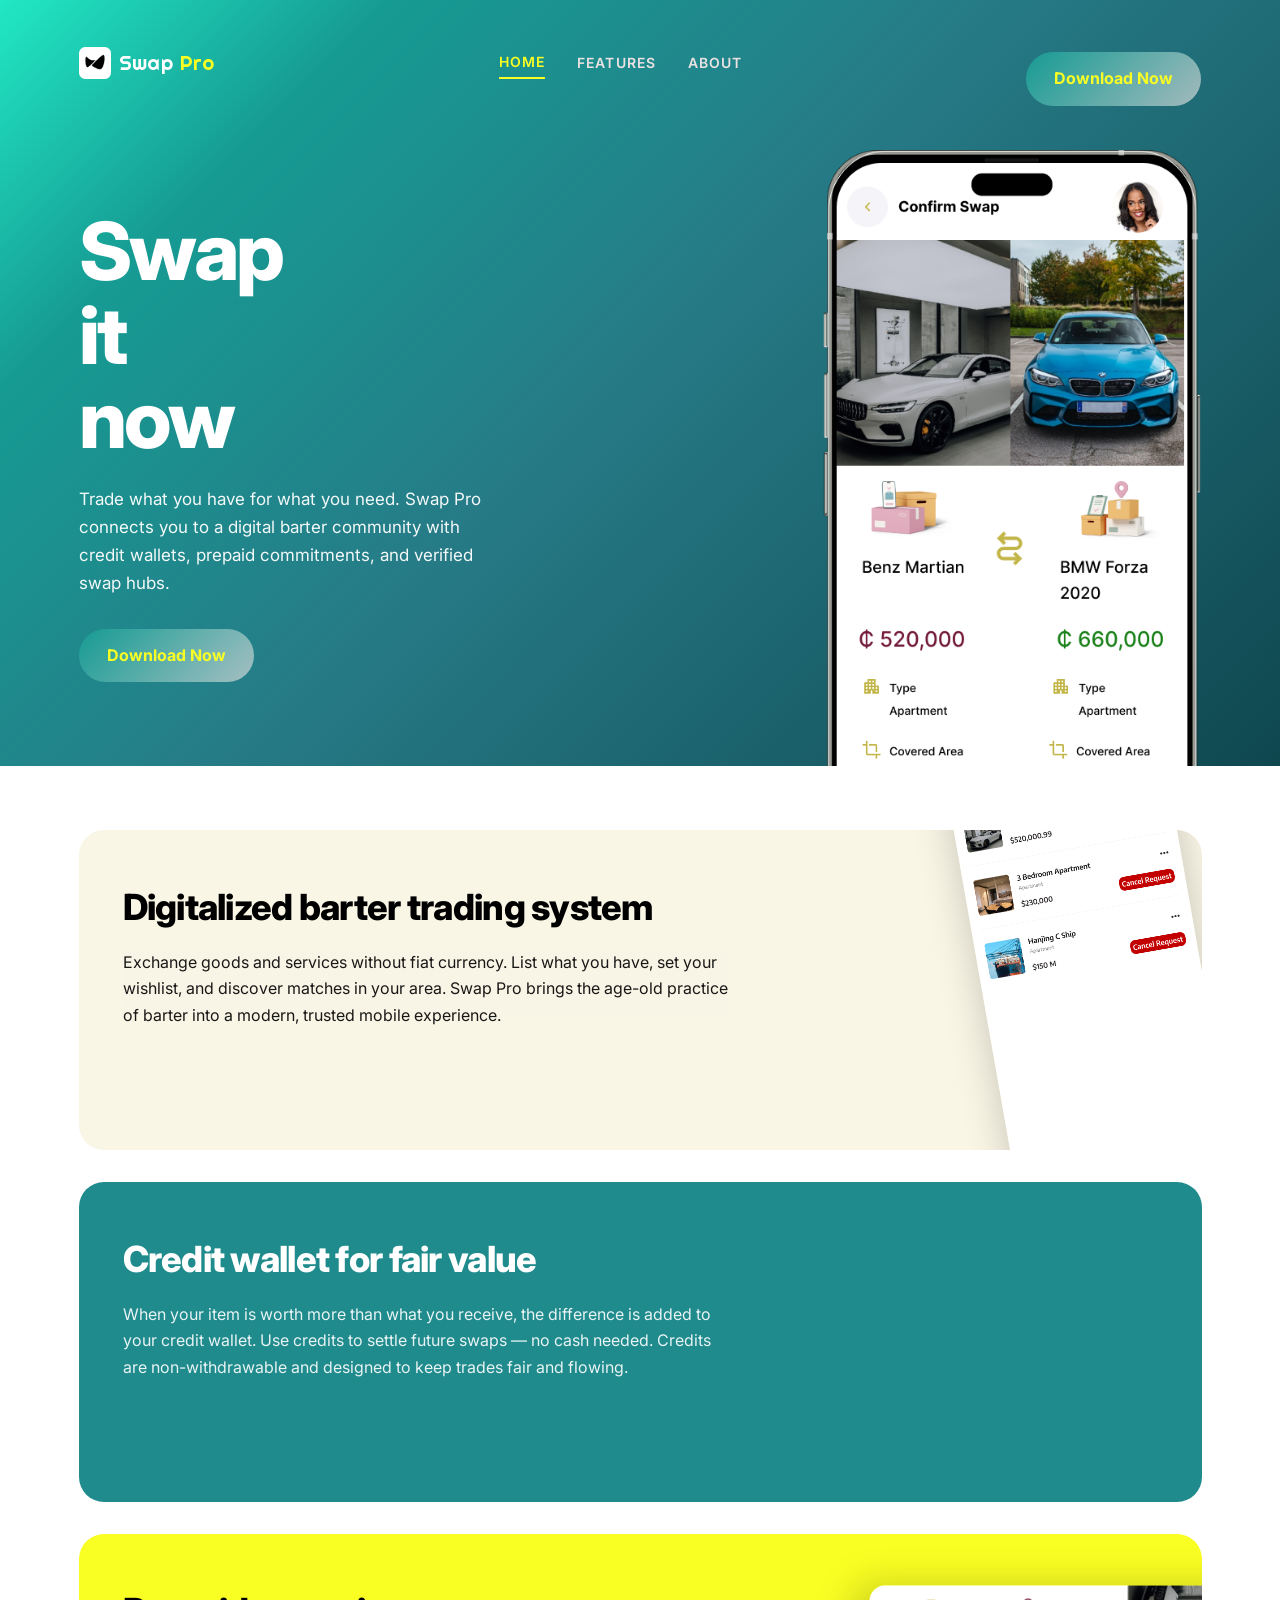
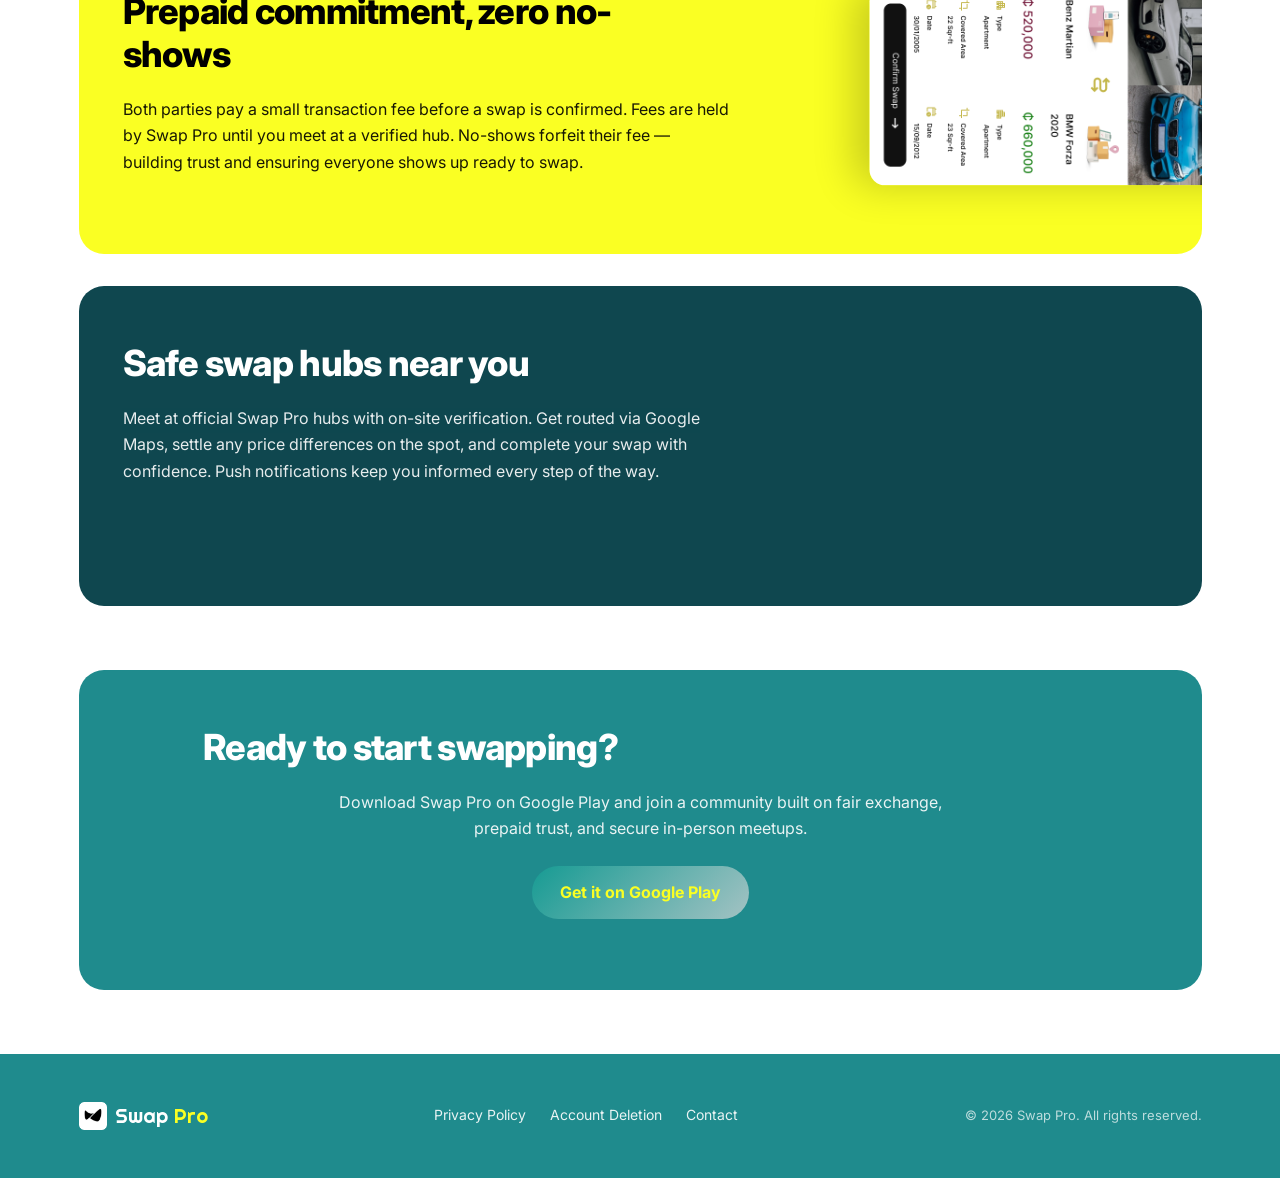
==== index.html @ b2e3ab92 "site init" ====
<!DOCTYPE html>
<html lang="en">
<head>
  <meta charset="UTF-8">
  <meta name="viewport" content="width=device-width, initial-scale=1.0">
  <meta name="description" content="Swap Pro — Digitalized barter trading. Exchange goods and services without fiat currency using credit wallets and secure swap hubs.">
  <title>Swap Pro — Swap It Now</title>
  <link rel="icon" type="image/png" href="assets/icons/favicon.png">
  <link rel="preconnect" href="https://fonts.googleapis.com">
  <link rel="preconnect" href="https://fonts.gstatic.com" crossorigin>
  <link href="https://fonts.googleapis.com/css2?family=Inter:wght@400;600;700;800&family=Righteous&display=swap" rel="stylesheet">
  <link rel="stylesheet" href="css/styles.css">
</head>
<body>
  <header class="site-header hero">
    <div class="container">
      <nav class="nav-bar" aria-label="Main navigation">
        <a href="index.html" class="logo">
          <img src="assets/icons/page_icon.png" alt="" class="logo-icon" width="32" height="32">
          <span class="logo-text">Swap <span>Pro</span></span>
        </a>

        <ul class="nav-links">
          <li><a href="#home" class="active">Home</a></li>
          <li><a href="#features">Features</a></li>
          <li><a href="#about">About</a></li>
        </ul>

        <div class="nav-actions">
          <a href="#download" class="btn-cta btn-cta--nav">Download Now</a>
          <button class="nav-toggle" aria-expanded="false" aria-label="Toggle menu">
            <span></span>
            <span></span>
            <span></span>
          </button>
        </div>
      </nav>

      <section id="home" class="hero-inner">
        <div class="hero-content">
          <h1 class="hero-title">
            <span>Swap</span>
            <span>it</span>
            <span>now</span>
          </h1>
          <p class="hero-subtitle">
            Trade what you have for what you need. Swap Pro connects you to a digital barter community with credit wallets, prepaid commitments, and verified swap hubs.
          </p>
          <a href="#download" class="btn-cta">Download Now</a>
        </div>
        <div class="hero-phone">
          <img
            src="assets/img/dashboard_screenshot.png"
            alt="Swap Pro app dashboard"
            class="hero-screenshot"
            width="580"
            height="959"
          >
        </div>
      </section>
    </div>
  </header>

  <main>
    <section id="features" class="features">
      <div class="container">
        <article class="feature-card feature-card--cream">
          <h2>Digitalized barter trading system</h2>
          <p>
            Exchange goods and services without fiat currency. List what you have, set your wishlist, and discover matches in your area. Swap Pro brings the age-old practice of barter into a modern, trusted mobile experience.
          </p>
          <div class="card-phone">
            <img
              src="assets/img/swap_bay.png"
              alt="Swap Pro listings"
              class="card-screenshot card-screenshot--tilted"
              width="241"
              height="398"
            >
          </div>
        </article>

        <article class="feature-card feature-card--teal">
          <h2>Credit wallet for fair value</h2>
          <p>
            When your item is worth more than what you receive, the difference is added to your credit wallet. Use credits to settle future swaps — no cash needed. Credits are non-withdrawable and designed to keep trades fair and flowing.
          </p>
        </article>

        <article class="feature-card feature-card--yellow">
          <h2>Prepaid commitment, zero no-shows</h2>
          <p>
            Both parties pay a small transaction fee before a swap is confirmed. Fees are held by Swap Pro until you meet at a verified hub. No-shows forfeit their fee — building trust and ensuring everyone shows up ready to swap.
          </p>
          <div class="card-phone card-phone--rotated">
            <img
              src="assets/img/confirm_swap.png"
              alt="Swap Pro confirm swap screen"
              class="card-screenshot card-screenshot--rotated"
              width="245"
              height="405"
            >
          </div>
        </article>

        <article id="about" class="feature-card feature-card--dark">
          <h2>Safe swap hubs near you</h2>
          <p>
            Meet at official Swap Pro hubs with on-site verification. Get routed via Google Maps, settle any price differences on the spot, and complete your swap with confidence. Push notifications keep you informed every step of the way.
          </p>
        </article>
      </div>
    </section>

    <section id="download" class="features" style="padding-top: 0;">
      <div class="container">
        <article class="feature-card feature-card--teal" style="text-align: center;">
          <h2>Ready to start swapping?</h2>
          <p style="margin-inline: auto;">
            Download Swap Pro on Google Play and join a community built on fair exchange, prepaid trust, and secure in-person meetups.
          </p>
          <a href="#" class="btn-cta" style="margin-top: 1.5rem;">Get it on Google Play</a>
        </article>
      </div>
    </section>
  </main>

  <footer class="site-footer">
    <div class="container footer-inner">
      <div class="footer-brand">
        <img src="assets/icons/page_icon.png" alt="" class="footer-icon" width="28" height="28">
        <span class="footer-brand-text">Swap <span>Pro</span></span>
      </div>
      <nav class="footer-links" aria-label="Footer navigation">
        <a href="privacy-policy.html">Privacy Policy</a>
        <a href="account-deletion.html">Account Deletion</a>
        <a href="mailto:support@swappro.app">Contact</a>
      </nav>
      <p class="footer-copy">&copy; 2026 Swap Pro. All rights reserved.</p>
    </div>
  </footer>

  <script src="js/main.js"></script>
</body>
</html>
---- css/styles.css ----
/* Swap Pro — Mobile-first responsive styles */

:root {
  --color-teal-light: #21e8c4;
  --color-teal-mid: #169b93;
  --color-teal: #1f8b8d;
  --color-teal-dark: #267b87;
  --color-teal-deep: #0f474f;
  --color-accent: #faff23;
  --color-cream: #f9f6e6;
  --color-white: #ffffff;
  --color-black: #000000;
  --color-nav-muted: #ece2e2;
  --color-gray-pill: #d9d9d9;
  --color-text-muted: #333333;

  --gradient-hero: linear-gradient(
    135deg,
    var(--color-teal-light) 0%,
    var(--color-teal-mid) 19%,
    var(--color-teal-dark) 48%,
    var(--color-teal-deep) 100%
  );

  --gradient-cta: linear-gradient(
    135deg,
    var(--color-teal-mid) 0%,
    rgba(217, 217, 217, 0.71) 100%
  );

  --font-sans: "Inter", system-ui, -apple-system, BlinkMacSystemFont, "Segoe UI", sans-serif;
  --font-brand: "Righteous", cursive;
  --radius-card: 25px;
  --radius-pill: 38px;
  --max-width: 1203px;
  --section-gap: 2.5rem;
}

*,
*::before,
*::after {
  box-sizing: border-box;
  margin: 0;
  padding: 0;
}

html {
  scroll-behavior: smooth;
}

body {
  font-family: var(--font-sans);
  color: var(--color-black);
  background: var(--color-white);
  line-height: 1.6;
  -webkit-font-smoothing: antialiased;
}

img {
  max-width: 100%;
  height: auto;
  display: block;
}

a {
  color: inherit;
  text-decoration: none;
}

ul {
  list-style: none;
}

/* ── Layout ── */

.container {
  width: 100%;
  max-width: var(--max-width);
  margin-inline: auto;
  padding-inline: 1.25rem;
}

/* ── Header / Nav ── */

.site-header {
  position: relative;
  z-index: 10;
}

.nav-bar {
  display: flex;
  align-items: center;
  justify-content: space-between;
  padding: 1rem 0;
  gap: 1rem;
}

.logo {
  display: flex;
  align-items: center;
  gap: 0.5rem;
  flex-shrink: 0;
}

.logo-icon {
  width: 32px;
  height: 32px;
  object-fit: contain;
}

.logo-text {
  font-family: var(--font-brand);
  font-size: 1.25rem;
  font-weight: 400;
  color: var(--color-white);
  letter-spacing: 0.02em;
  line-height: 1;
}

.logo-text span {
  color: var(--color-accent);
}

.nav-toggle {
  display: flex;
  flex-direction: column;
  justify-content: center;
  gap: 5px;
  width: 44px;
  height: 44px;
  background: transparent;
  border: none;
  cursor: pointer;
  padding: 10px;
}

.nav-toggle span {
  display: block;
  width: 24px;
  height: 2px;
  background: var(--color-white);
  border-radius: 2px;
  transition: transform 0.3s, opacity 0.3s;
}

.nav-toggle[aria-expanded="true"] span:nth-child(1) {
  transform: translateY(7px) rotate(45deg);
}

.nav-toggle[aria-expanded="true"] span:nth-child(2) {
  opacity: 0;
}

.nav-toggle[aria-expanded="true"] span:nth-child(3) {
  transform: translateY(-7px) rotate(-45deg);
}

.nav-links {
  display: none;
  position: absolute;
  top: 100%;
  left: 0;
  right: 0;
  background: rgba(15, 71, 79, 0.97);
  padding: 1rem 1.25rem 1.5rem;
  flex-direction: column;
  gap: 0.25rem;
}

.nav-links.is-open {
  display: flex;
}

.nav-links a {
  color: var(--color-nav-muted);
  font-size: 0.875rem;
  font-weight: 600;
  letter-spacing: 0.08em;
  text-transform: uppercase;
  padding: 0.75rem 0;
  min-height: 44px;
  display: flex;
  align-items: center;
}

.nav-links a.active,
.nav-links a:hover {
  color: var(--color-accent);
}

.nav-links a.active {
  border-bottom: 2px solid var(--color-accent);
  width: fit-content;
}

.nav-actions {
  display: flex;
  align-items: center;
  gap: 0.75rem;
}

.btn-cta--nav {
  margin-top: 0;
  padding: 0.625rem 1.25rem;
  min-height: 44px;
  font-size: 0.8125rem;
  white-space: nowrap;
}

/* ── Hero ── */

.hero {
  background: var(--gradient-hero);
  padding-bottom: 3rem;
  overflow: hidden;
}

.hero-inner {
  display: flex;
  flex-direction: column;
  gap: 2rem;
  padding-bottom: 2rem;
}

.hero-content {
  padding-top: 1rem;
}

.hero-title {
  font-size: clamp(2.75rem, 10vw, 5rem);
  font-weight: 800;
  color: var(--color-white);
  line-height: 1.05;
  letter-spacing: -0.03em;
}

.hero-title span {
  display: block;
}

.hero-subtitle {
  color: var(--color-white);
  font-size: 1rem;
  line-height: 1.65;
  margin-top: 1.5rem;
  max-width: 26rem;
  opacity: 0.95;
}

.btn-cta {
  display: inline-flex;
  align-items: center;
  justify-content: center;
  margin-top: 2rem;
  padding: 0.875rem 1.75rem;
  min-height: 52px;
  background: var(--gradient-cta);
  border-radius: var(--radius-pill);
  color: var(--color-accent);
  font-size: 1rem;
  font-weight: 700;
  border: none;
  cursor: pointer;
  transition: transform 0.2s, box-shadow 0.2s;
}

.btn-cta:hover {
  transform: translateY(-2px);
  box-shadow: 0 8px 24px rgba(0, 0, 0, 0.15);
}

.hero-phone {
  display: flex;
  justify-content: center;
  align-items: flex-start;
  max-height: 420px;
  overflow: hidden;
  margin-bottom: -2rem;
}

.hero-screenshot {
  width: min(280px, 72vw);
  height: auto;
  object-fit: cover;
  object-position: top center;
}

.card-screenshot {
  width: min(180px, 38vw);
  height: auto;
  border-radius: 1rem;
  box-shadow: 0 16px 40px rgba(0, 0, 0, 0.2);
}

.card-screenshot--tilted {
  transform: rotate(-10deg);
}

.card-screenshot--rotated {
  transform: rotate(90deg);
  width: min(160px, 34vw);
}

/* ── Feature Cards ── */

.features {
  padding: var(--section-gap) 0;
}

.feature-card {
  border-radius: var(--radius-card);
  padding: 2rem 1.75rem;
  margin-bottom: 1.5rem;
  position: relative;
  overflow: hidden;
}

.feature-card:last-child {
  margin-bottom: 0;
}

.feature-card--cream {
  background: var(--color-cream);
  color: var(--color-black);
}

.feature-card--teal {
  background: var(--color-teal);
  color: var(--color-white);
}

.feature-card--yellow {
  background: var(--color-accent);
  color: var(--color-black);
}

.feature-card--dark {
  background: var(--color-teal-deep);
  color: var(--color-white);
}

.feature-card h2 {
  font-size: clamp(1.5rem, 4vw, 2.25rem);
  font-weight: 800;
  line-height: 1.2;
  letter-spacing: -0.02em;
  max-width: 36rem;
  margin-bottom: 1.25rem;
}

.feature-card p {
  font-size: 1rem;
  line-height: 1.65;
  max-width: 38rem;
  opacity: 0.9;
}

.feature-card .card-phone {
  display: none;
  position: absolute;
  right: 0.5rem;
  bottom: -1.5rem;
  pointer-events: none;
}

.feature-card .card-phone--rotated {
  right: 1rem;
  bottom: -3rem;
}

/* ── Footer ── */

.site-footer {
  background: var(--color-teal);
  color: var(--color-white);
  padding: 2.5rem 0;
}

.footer-inner {
  display: flex;
  flex-direction: column;
  gap: 1.5rem;
  text-align: center;
}

.footer-brand {
  display: flex;
  align-items: center;
  gap: 0.5rem;
  justify-content: center;
}

.footer-icon {
  width: 28px;
  height: 28px;
  object-fit: contain;
}

.footer-brand-text {
  font-family: var(--font-brand);
  font-size: 1.25rem;
  font-weight: 400;
  line-height: 1;
}

.footer-brand-text span {
  color: var(--color-accent);
}

.footer-links {
  display: flex;
  flex-wrap: wrap;
  justify-content: center;
  gap: 1rem 1.5rem;
}

.footer-links a {
  font-size: 0.875rem;
  opacity: 0.9;
  min-height: 44px;
  display: flex;
  align-items: center;
}

.footer-links a:hover {
  color: var(--color-accent);
}

.footer-copy {
  font-size: 0.8125rem;
  opacity: 0.7;
}

/* ── Legal / Content Pages ── */

.page-hero {
  background: var(--gradient-hero);
  padding: 2rem 0 3rem;
  color: var(--color-white);
}

.page-hero h1 {
  font-size: clamp(1.75rem, 5vw, 2.5rem);
  font-weight: 800;
  letter-spacing: -0.02em;
  margin-bottom: 0.5rem;
}

.page-hero p {
  opacity: 0.9;
  font-size: 0.9375rem;
}

.legal-content {
  padding: 2.5rem 0 4rem;
}

.legal-content .container {
  max-width: 760px;
}

.legal-content h2 {
  font-size: 1.25rem;
  font-weight: 700;
  margin-top: 2rem;
  margin-bottom: 0.75rem;
  color: var(--color-teal-deep);
}

.legal-content h2:first-child {
  margin-top: 0;
}

.legal-content p,
.legal-content li {
  font-size: 0.9375rem;
  color: var(--color-text-muted);
  margin-bottom: 0.75rem;
}

.legal-content ul {
  list-style: disc;
  padding-left: 1.5rem;
  margin-bottom: 1rem;
}

.legal-content ul li {
  margin-bottom: 0.5rem;
}

.legal-content a {
  color: var(--color-teal);
  text-decoration: underline;
}

.legal-content .updated {
  font-size: 0.8125rem;
  color: #666;
  margin-bottom: 2rem;
}

.deletion-steps {
  background: var(--color-cream);
  border-radius: var(--radius-card);
  padding: 1.75rem;
  margin: 1.5rem 0;
}

.deletion-steps ol {
  list-style: decimal;
  padding-left: 1.25rem;
}

.deletion-steps li {
  font-size: 0.9375rem;
  color: var(--color-text-muted);
  margin-bottom: 0.75rem;
  padding-left: 0.5rem;
}

.info-box {
  background: rgba(31, 139, 141, 0.1);
  border-left: 4px solid var(--color-teal);
  padding: 1rem 1.25rem;
  border-radius: 0 8px 8px 0;
  margin: 1.5rem 0;
}

.info-box p {
  margin-bottom: 0;
}

.contact-email {
  display: inline-flex;
  align-items: center;
  gap: 0.5rem;
  background: var(--color-teal);
  color: var(--color-white);
  padding: 0.75rem 1.25rem;
  border-radius: var(--radius-pill);
  font-weight: 600;
  font-size: 0.9375rem;
  margin-top: 0.5rem;
  min-height: 44px;
}

.contact-email:hover {
  background: var(--color-teal-deep);
}

/* ── Tablet (768px+) ── */

@media (min-width: 768px) {
  .container {
    padding-inline: 2.5rem;
  }

  .nav-toggle {
    display: none;
  }

  .nav-links {
    display: flex;
    position: static;
    flex-direction: row;
    background: transparent;
    padding: 0;
    gap: 2rem;
    align-items: center;
  }

  .nav-links a {
    padding: 0.25rem 0;
    min-height: auto;
  }

  .hero-inner {
    flex-direction: row;
    align-items: center;
    min-height: 520px;
    gap: 3rem;
  }

  .hero-content {
    flex: 1;
    padding-top: 2rem;
  }

  .hero-phone {
    flex: 1;
    justify-content: flex-end;
    max-height: 560px;
    margin-bottom: -4rem;
  }

  .hero-screenshot {
    width: min(320px, 42vw);
  }

  .footer-brand {
    justify-content: flex-start;
  }

  .feature-card {
    padding: 3rem 2.5rem;
    min-height: 280px;
  }

  .feature-card .card-phone {
    display: block;
  }

  .footer-inner {
    flex-direction: row;
    justify-content: space-between;
    align-items: center;
    text-align: left;
  }

  .footer-copy {
    text-align: right;
  }
}

/* ── Desktop (1024px+) ── */

@media (min-width: 1024px) {
  :root {
    --section-gap: 3.5rem;
  }

  .hero {
    padding-bottom: 0;
  }

  .hero-inner {
    min-height: 640px;
  }

  .hero-title {
    font-size: 5rem;
  }

  .hero-subtitle {
    font-size: 1.0625rem;
  }

  .hero-phone {
    max-height: 640px;
    margin-bottom: -5rem;
  }

  .hero-screenshot {
    width: 380px;
  }

  .card-screenshot {
    width: 220px;
  }

  .card-screenshot--rotated {
    width: 200px;
  }

  .features {
    padding: 4rem 0;
  }

  .feature-card {
    padding: 3.5rem 2.75rem;
    min-height: 320px;
    margin-bottom: 2rem;
  }

  .feature-card h2 {
    font-size: 2.25rem;
  }

  .nav-bar {
    padding: 1.25rem 0;
  }
}
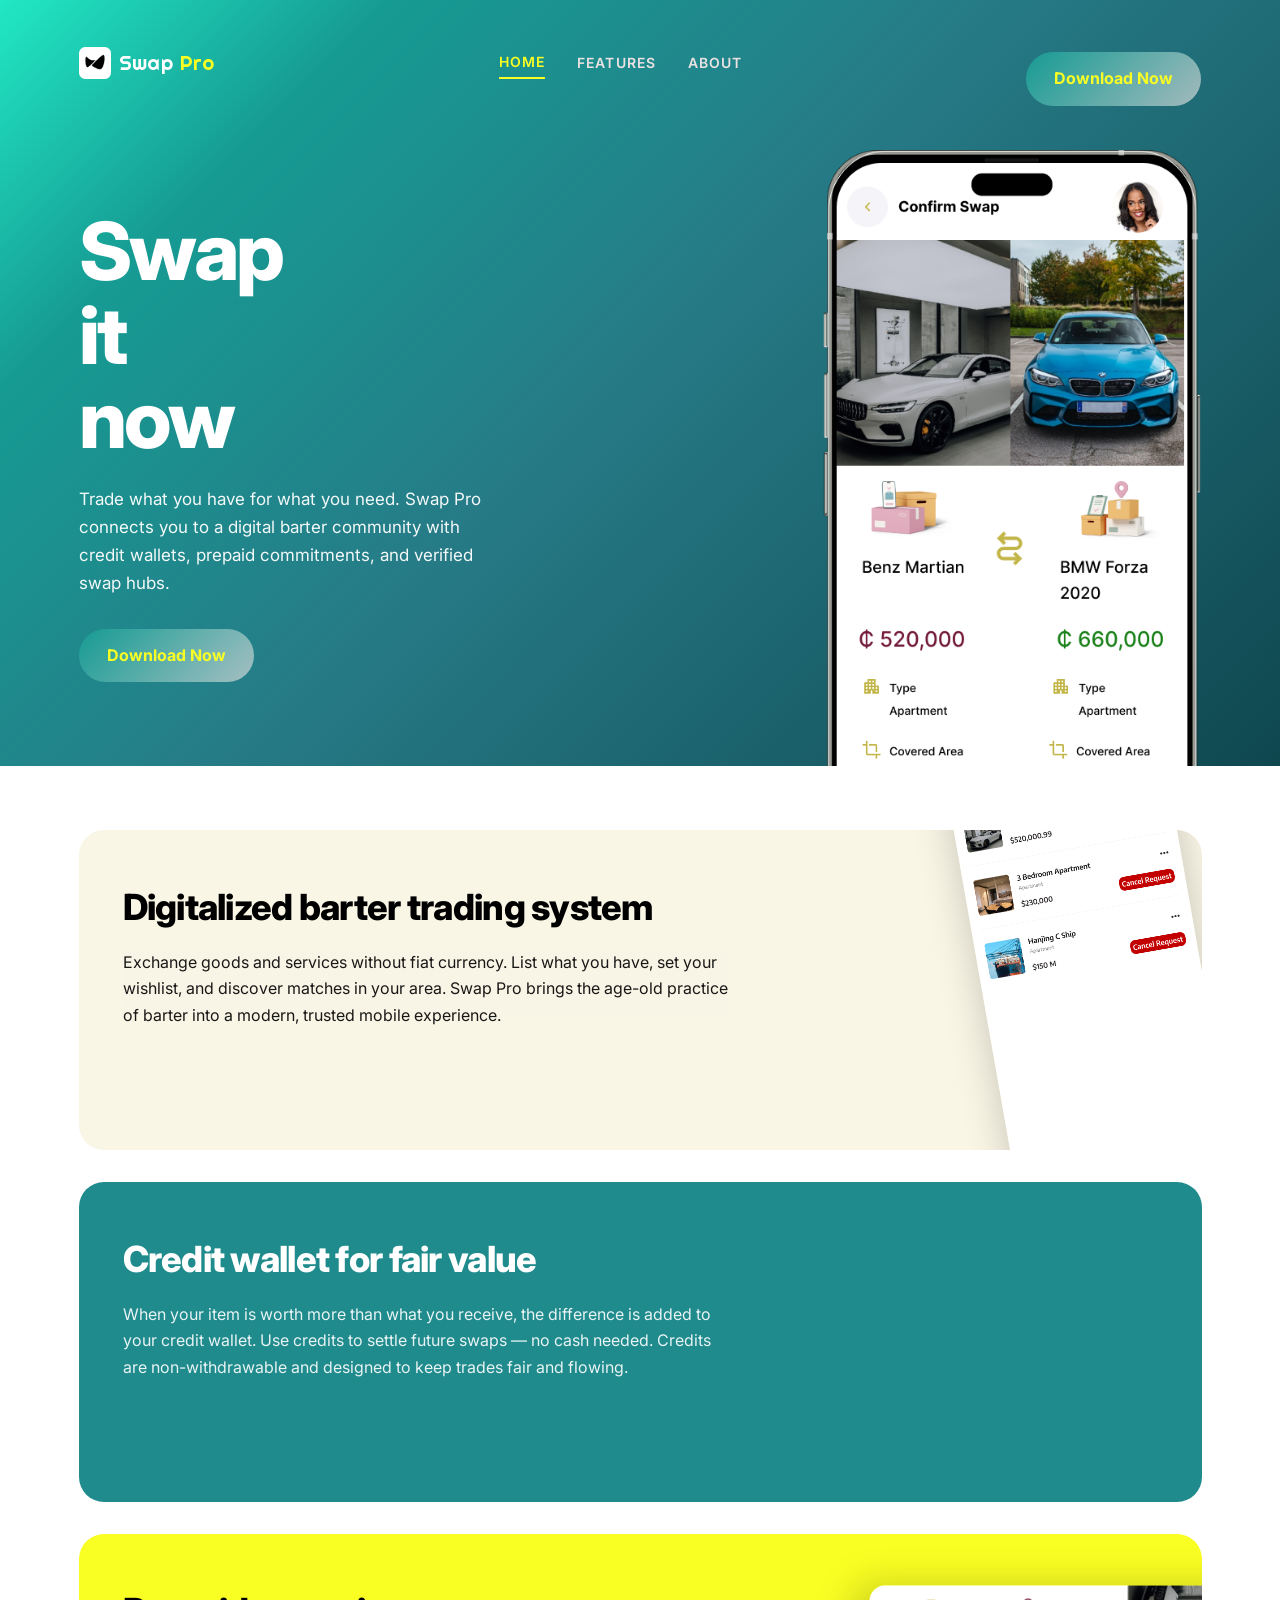
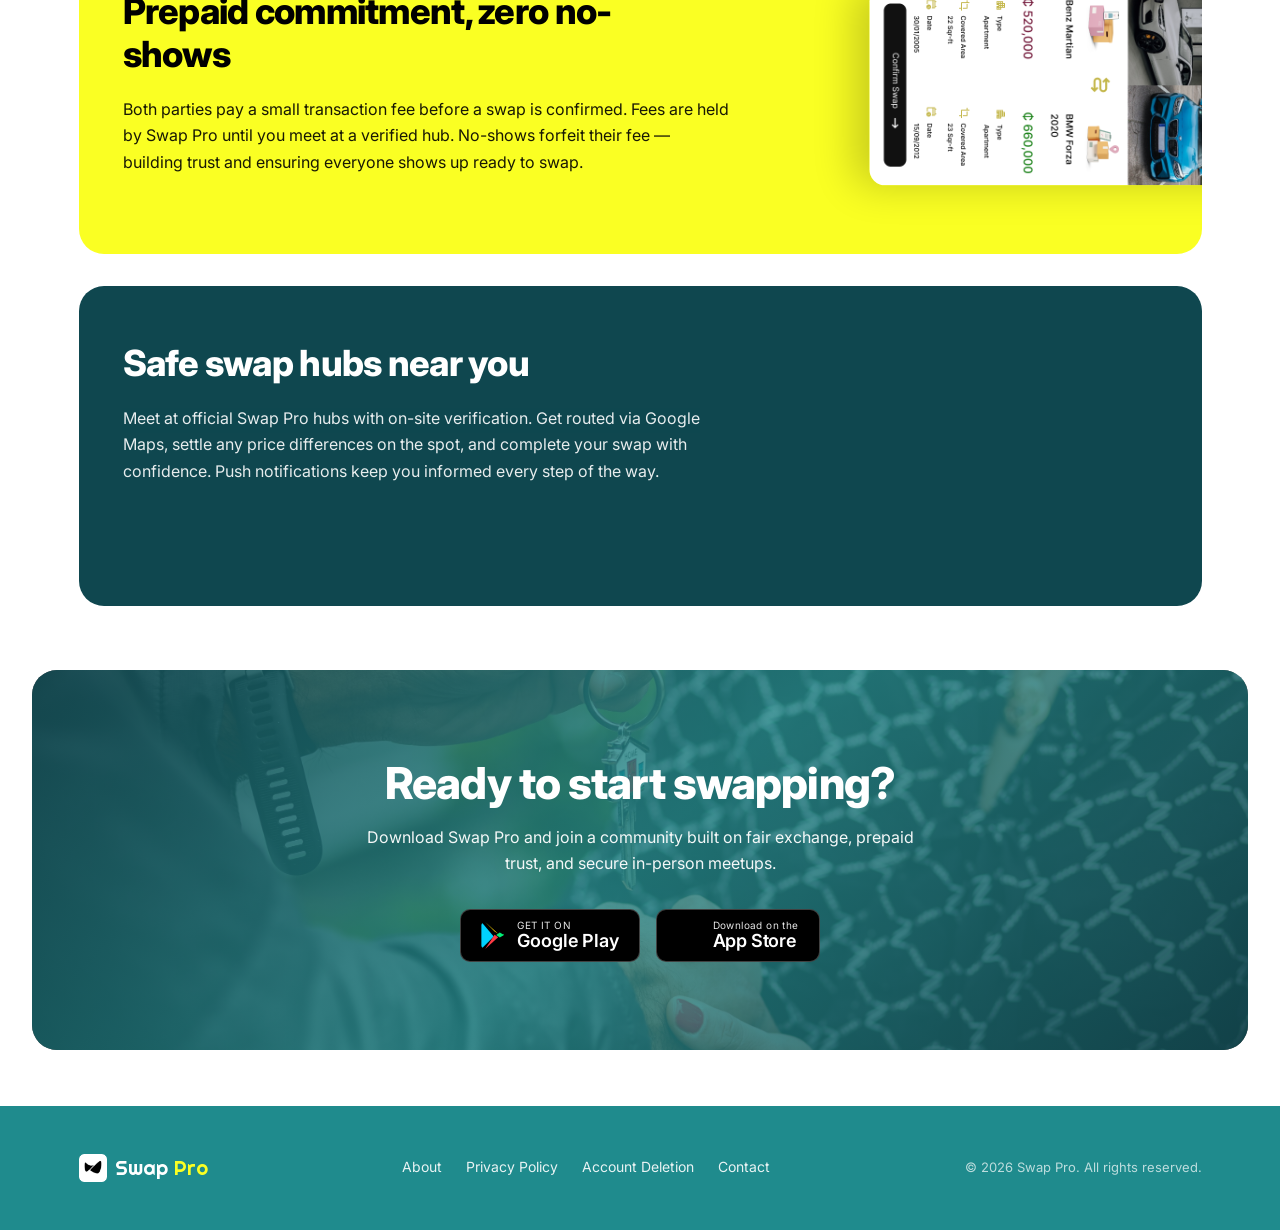
==== commit 538ca95f: "final fixes" ====
--- a/index.html
+++ b/index.html
@@ -23,7 +23,7 @@
         <ul class="nav-links">
           <li><a href="#home" class="active">Home</a></li>
           <li><a href="#features">Features</a></li>
-          <li><a href="#about">About</a></li>
+          <li><a href="about.html">About</a></li>
         </ul>
 
         <div class="nav-actions">
@@ -103,7 +103,7 @@
           </div>
         </article>
 
-        <article id="about" class="feature-card feature-card--dark">
+        <article class="feature-card feature-card--dark">
           <h2>Safe swap hubs near you</h2>
           <p>
             Meet at official Swap Pro hubs with on-site verification. Get routed via Google Maps, settle any price differences on the spot, and complete your swap with confidence. Push notifications keep you informed every step of the way.
@@ -112,14 +112,31 @@
       </div>
     </section>
 
-    <section id="download" class="features" style="padding-top: 0;">
-      <div class="container">
-        <article class="feature-card feature-card--teal" style="text-align: center;">
-          <h2>Ready to start swapping?</h2>
-          <p style="margin-inline: auto;">
-            Download Swap Pro on Google Play and join a community built on fair exchange, prepaid trust, and secure in-person meetups.
-          </p>
-          <a href="#" class="btn-cta" style="margin-top: 1.5rem;">Get it on Google Play</a>
+    <section id="download" class="download-cta">
+      <div class="container container--wide">
+        <article class="download-card">
+          <div class="download-card__content">
+            <h2>Ready to start swapping?</h2>
+            <p>
+              Download Swap Pro and join a community built on fair exchange, prepaid trust, and secure in-person meetups.
+            </p>
+            <div class="store-badges">
+              <a href="#" class="store-badge" aria-label="Get Swap Pro on Google Play">
+                <img src="assets/icons/google-play-badge.svg" alt="" width="24" height="27">
+                <span class="store-badge__text">
+                  <span class="store-badge__label">GET IT ON</span>
+                  <span class="store-badge__name">Google Play</span>
+                </span>
+              </a>
+              <a href="#" class="store-badge" aria-label="Download Swap Pro on the App Store">
+                <img src="assets/icons/app-store-badge.svg" alt="" width="24" height="27">
+                <span class="store-badge__text">
+                  <span class="store-badge__label">Download on the</span>
+                  <span class="store-badge__name">App Store</span>
+                </span>
+              </a>
+            </div>
+          </div>
         </article>
       </div>
     </section>
@@ -132,6 +149,7 @@
         <span class="footer-brand-text">Swap <span>Pro</span></span>
       </div>
       <nav class="footer-links" aria-label="Footer navigation">
+        <a href="about.html">About</a>
         <a href="privacy-policy.html">Privacy Policy</a>
         <a href="account-deletion.html">Account Deletion</a>
         <a href="mailto:support@swappro.app">Contact</a>
--- a/css/styles.css
+++ b/css/styles.css
@@ -368,6 +368,117 @@
   bottom: -3rem;
 }
 
+/* ── Download CTA ── */
+
+.download-cta {
+  padding: 0 0 var(--section-gap);
+}
+
+.container--wide {
+  max-width: 1400px;
+  padding-inline: 0.75rem;
+}
+
+.download-card {
+  position: relative;
+  border-radius: var(--radius-card);
+  overflow: hidden;
+  min-height: 320px;
+  display: flex;
+  align-items: center;
+  justify-content: center;
+  background-image: url("../assets/img/swapactivity.png");
+  background-size: cover;
+  background-position: center;
+  text-align: center;
+}
+
+.download-card::before {
+  content: "";
+  position: absolute;
+  inset: 0;
+  background: linear-gradient(
+    135deg,
+    rgba(15, 71, 79, 0.88) 0%,
+    rgba(31, 139, 141, 0.75) 50%,
+    rgba(15, 71, 79, 0.85) 100%
+  );
+}
+
+.download-card__content {
+  position: relative;
+  z-index: 1;
+  padding: 3rem 1.75rem;
+  max-width: 42rem;
+  margin-inline: auto;
+  color: var(--color-white);
+}
+
+.download-card__content h2 {
+  font-size: clamp(1.75rem, 5vw, 2.75rem);
+  font-weight: 800;
+  line-height: 1.15;
+  letter-spacing: -0.02em;
+  margin-bottom: 1rem;
+}
+
+.download-card__content p {
+  font-size: 1rem;
+  line-height: 1.65;
+  opacity: 0.95;
+  margin-bottom: 2rem;
+}
+
+.store-badges {
+  display: flex;
+  flex-wrap: wrap;
+  justify-content: center;
+  gap: 1rem;
+}
+
+.store-badge {
+  display: inline-flex;
+  align-items: center;
+  gap: 0.75rem;
+  padding: 0.625rem 1.25rem;
+  min-height: 52px;
+  background: var(--color-black);
+  border: 1px solid rgba(255, 255, 255, 0.25);
+  border-radius: 10px;
+  color: var(--color-white);
+  transition: transform 0.2s, box-shadow 0.2s, background 0.2s;
+}
+
+.store-badge:hover {
+  transform: translateY(-2px);
+  box-shadow: 0 8px 24px rgba(0, 0, 0, 0.35);
+  background: #1a1a1a;
+}
+
+.store-badge img {
+  flex-shrink: 0;
+}
+
+.store-badge__text {
+  display: flex;
+  flex-direction: column;
+  align-items: flex-start;
+  line-height: 1.1;
+  text-align: left;
+}
+
+.store-badge__label {
+  font-size: 0.625rem;
+  letter-spacing: 0.04em;
+  opacity: 0.9;
+}
+
+.store-badge__name {
+  font-size: 1.125rem;
+  font-weight: 600;
+  letter-spacing: -0.01em;
+}
+
 /* ── Footer ── */
 
 .site-footer {
@@ -666,6 +777,18 @@
     padding: 4rem 0;
   }
 
+  .container--wide {
+    padding-inline: 2rem;
+  }
+
+  .download-card {
+    min-height: 380px;
+  }
+
+  .download-card__content {
+    padding: 4rem 3rem;
+  }
+
   .feature-card {
     padding: 3.5rem 2.75rem;
     min-height: 320px;
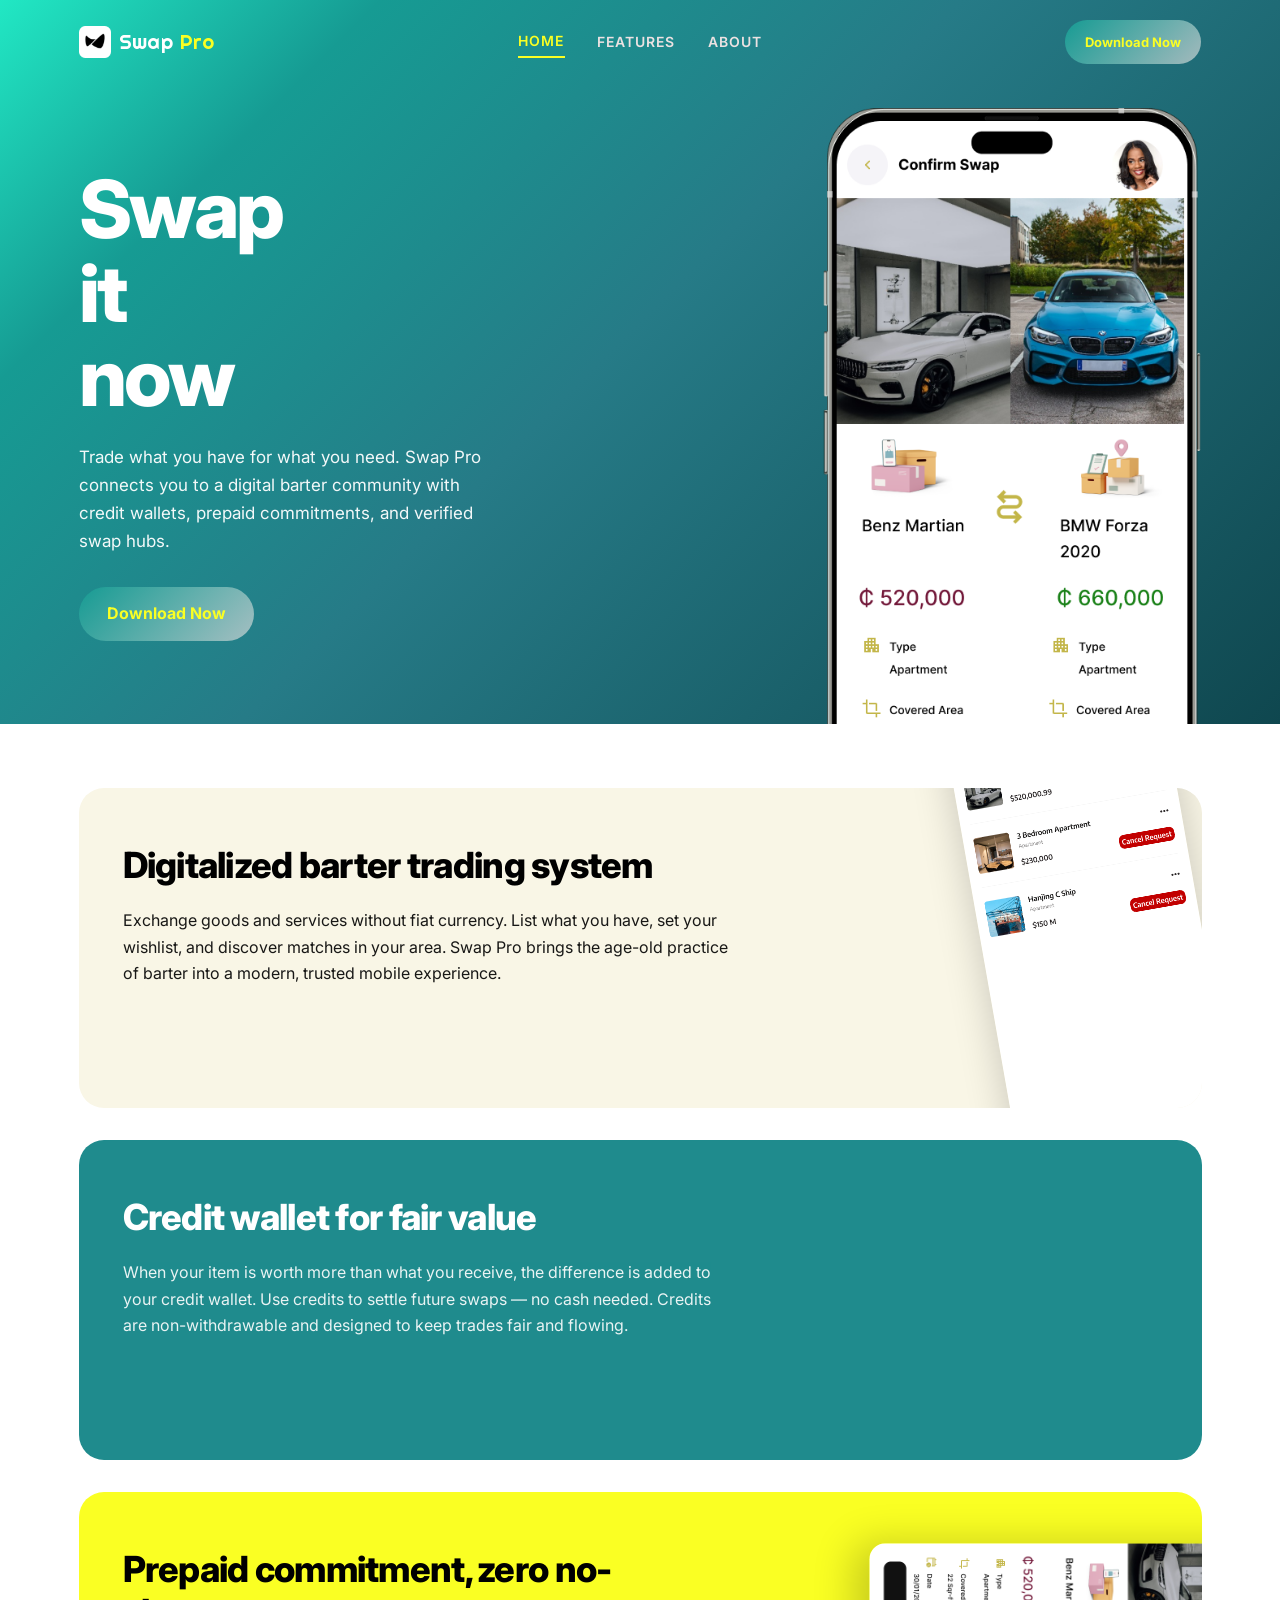
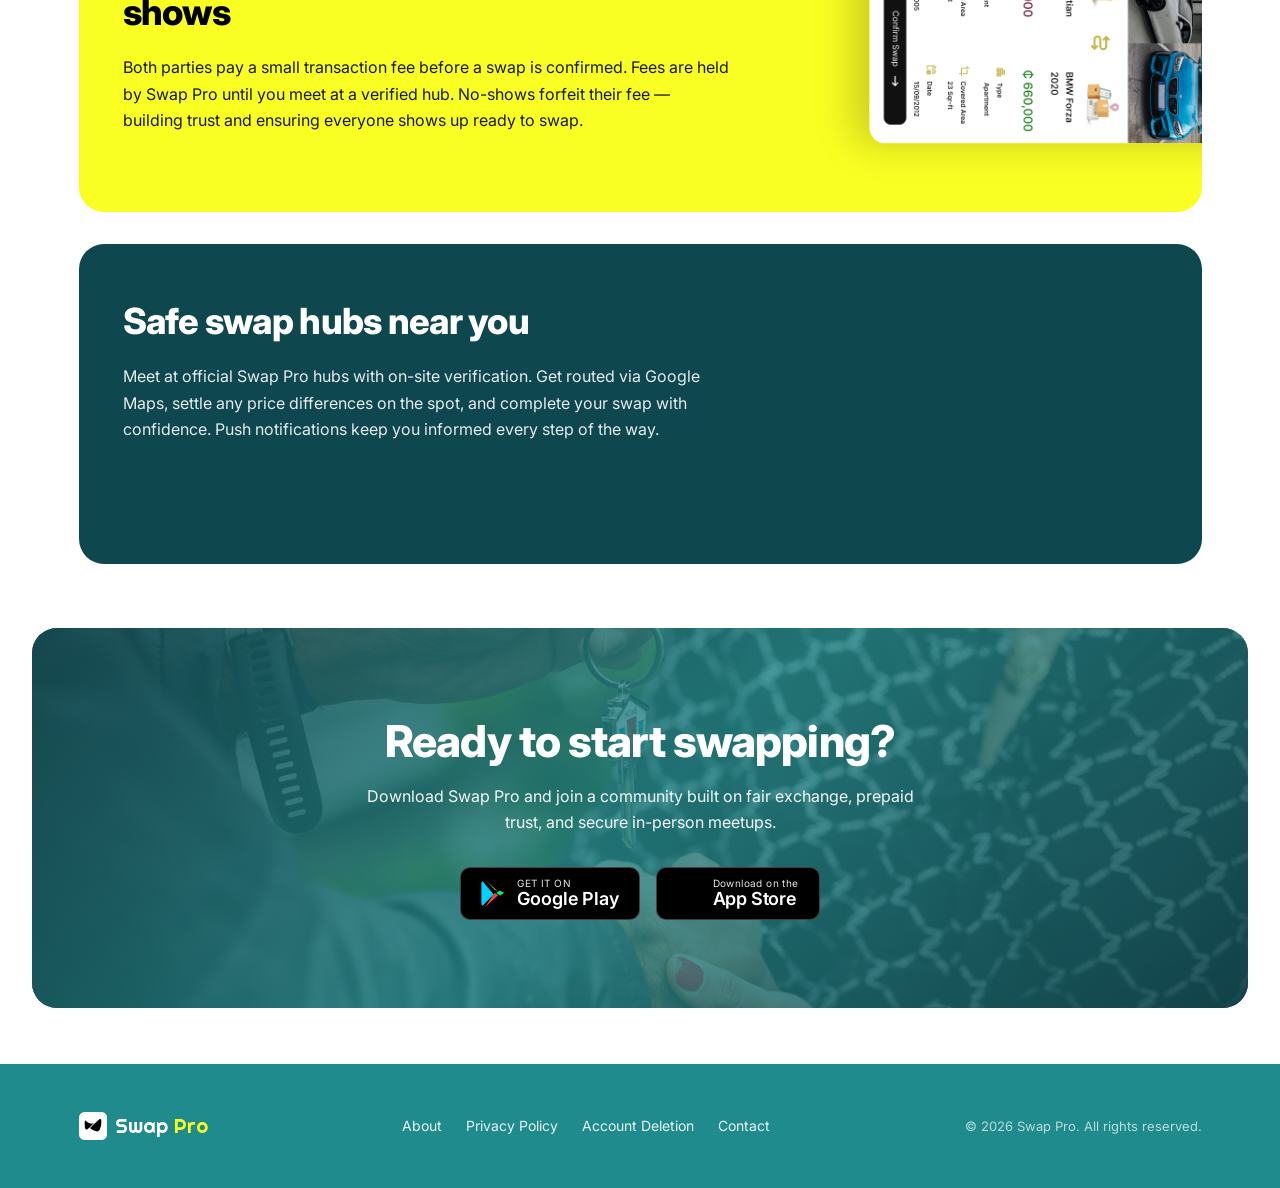
==== commit a107ebb4: "Add Google Play Store download link to homepage Co-authored-by: Cursor <cursoragent@cursor.com>" ====
--- a/index.html
+++ b/index.html
@@ -121,7 +121,7 @@
               Download Swap Pro and join a community built on fair exchange, prepaid trust, and secure in-person meetups.
             </p>
             <div class="store-badges">
-              <a href="#" class="store-badge" aria-label="Get Swap Pro on Google Play">
+              <a href="https://play.google.com/store/apps/details?id=com.swappro.app&pcampaignid=web_share" class="store-badge" aria-label="Get Swap Pro on Google Play" target="_blank" rel="noopener noreferrer">
                 <img src="assets/icons/google-play-badge.svg" alt="" width="24" height="27">
                 <span class="store-badge__text">
                   <span class="store-badge__label">GET IT ON</span>
--- a/css/styles.css
+++ b/css/styles.css
@@ -93,6 +93,8 @@
   justify-content: space-between;
   padding: 1rem 0;
   gap: 1rem;
+  position: relative;
+  z-index: 20;
 }
 
 .logo {
@@ -169,6 +171,7 @@
 
 .nav-links.is-open {
   display: flex;
+  z-index: 30;
 }
 
 .nav-links a {
@@ -199,7 +202,8 @@
   gap: 0.75rem;
 }
 
-.btn-cta--nav {
+.btn-cta.btn-cta--nav {
+  display: none;
   margin-top: 0;
   padding: 0.625rem 1.25rem;
   min-height: 44px;
@@ -212,7 +216,7 @@
 .hero {
   background: var(--gradient-hero);
   padding-bottom: 3rem;
-  overflow: hidden;
+  overflow: visible;
 }
 
 .hero-inner {
@@ -273,16 +277,13 @@
   display: flex;
   justify-content: center;
   align-items: flex-start;
-  max-height: 420px;
-  overflow: hidden;
-  margin-bottom: -2rem;
+  margin-bottom: 0;
 }
 
 .hero-screenshot {
   width: min(280px, 72vw);
   height: auto;
-  object-fit: cover;
-  object-position: top center;
+  object-fit: contain;
 }
 
 .card-screenshot {
@@ -685,6 +686,14 @@
     min-height: auto;
   }
 
+  .btn-cta.btn-cta--nav {
+    display: inline-flex;
+  }
+
+  .hero {
+    overflow: hidden;
+  }
+
   .hero-inner {
     flex-direction: row;
     align-items: center;
@@ -701,11 +710,14 @@
     flex: 1;
     justify-content: flex-end;
     max-height: 560px;
+    overflow: hidden;
     margin-bottom: -4rem;
   }
 
   .hero-screenshot {
     width: min(320px, 42vw);
+    object-fit: cover;
+    object-position: top center;
   }
 
   .footer-brand {
